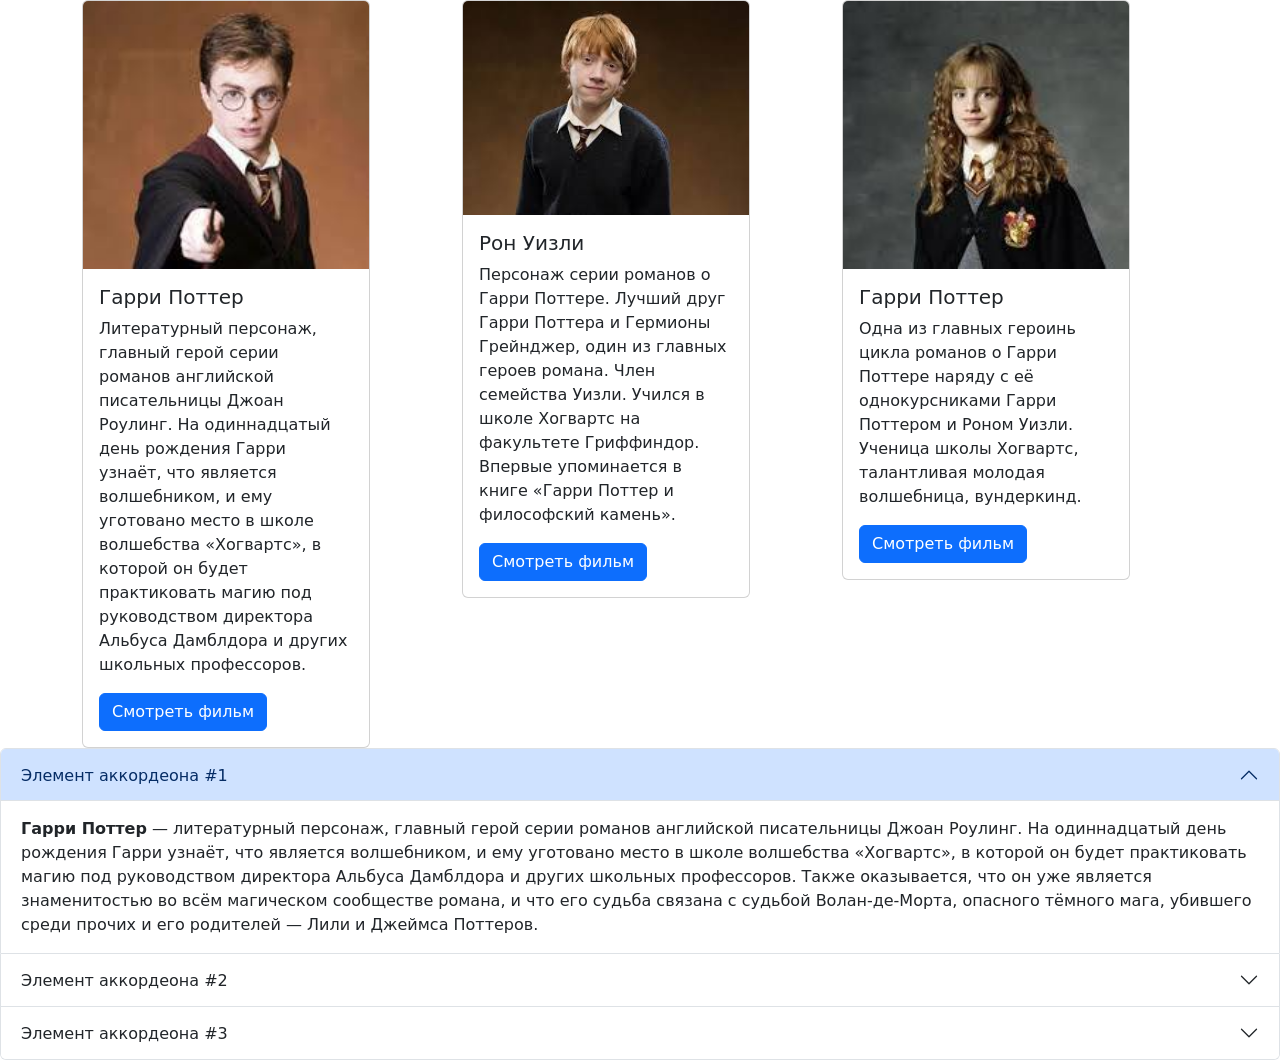
==== LessonVD03bootstrap.html @ 74122764 "VD03bootstrap" ====
<!DOCTYPE html>
<html lang="en">
<head>
    <meta charset="UTF-8">
    <title>Title</title>
    <link href="https://cdn.jsdelivr.net/npm/bootstrap@5.3.3/dist/css/bootstrap.min.css" rel="stylesheet" integrity="sha384-QWTKZyjpPEjISv5WaRU9OFeRpok6YctnYmDr5pNlyT2bRjXh0JMhjY6hW+ALEwIH" crossorigin="anonymous">
</head>
<body>
  <div class="container">
    <div class="row">
      <div class="col-sm-12 col-md-6 col-lg-4">
        <div class="card" style="width: 18rem;">
          <img src="Images/Personages/Гарри Поттер.jpg" class="card-img-top" alt="...">
          <div class="card-body">
            <h5 class="card-title">Гарри Поттер</h5>
            <p class="card-text"> Литературный персонаж, главный герой серии романов английской писательницы Джоан Роулинг.
               На одиннадцатый день рождения Гарри узнаёт, что является волшебником, и ему уготовано
               место в школе волшебства «Хогвартс», в которой он будет практиковать магию под руководством
               директора Альбуса Дамблдора и других школьных профессоров.
            </p>
            <a href="#" class="btn btn-primary">Смотреть фильм</a>
          </div>
        </div>
      </div>

      <div class="col-sm-12 col-md-6 col-lg-4">
        <div class="card" style="width: 18rem;">
          <img src="Images/Personages/Рон.jpg" class="card-img-top" alt="...">
          <div class="card-body">
            <h5 class="card-title">Рон Уизли</h5>
            <p class="card-text"> Персонаж серии романов о Гарри Поттере.
              Лучший друг Гарри Поттера и Гермионы Грейнджер, один из главных героев романа. Член семейства Уизли.
              Учился в школе Хогвартс на факультете Гриффиндор.
              Впервые упоминается в книге «Гарри Поттер и философский камень».
            </p>
            <a href="#" class="btn btn-primary">Смотреть фильм</a>
          </div>
        </div>
      </div>

      <div class="col-sm-12 col-md-6 col-lg-4">
        <div class="card" style="width: 18rem;">
          <img src="Images/Personages/Гермиона.jpg" class="card-img-top" alt="...">
          <div class="card-body">
            <h5 class="card-title">Гарри Поттер</h5>
            <p class="card-text"> Одна из главных героинь цикла романов о Гарри Поттере
              наряду с её однокурсниками Гарри Поттером и Роном Уизли.
              Ученица школы Хогвартс, талантливая молодая волшебница, вундеркинд.
            </p>
            <a href="#" class="btn btn-primary">Смотреть фильм</a>
          </div>
        </div>
      </div>

    </div>
  </div>

    <div class="accordion" id="accordionExample">
      <div class="accordion-item">
        <h2 class="accordion-header">
          <button class="accordion-button" type="button" data-bs-toggle="collapse" data-bs-target="#collapseOne" aria-expanded="true" aria-controls="collapseOne">
            Элемент аккордеона #1
          </button>
        </h2>
        <div id="collapseOne" class="accordion-collapse collapse show" data-bs-parent="#accordionExample">
          <div class="accordion-body">
            <strong>Гарри Поттер</strong> — литературный персонаж, главный герой серии романов английской писательницы Джоан Роулинг.
              На одиннадцатый день рождения Гарри узнаёт, что является волшебником, и ему уготовано место в школе волшебства «Хогвартс»,
              в которой он будет практиковать магию под руководством директора Альбуса Дамблдора и других школьных профессоров.
              Также оказывается, что он уже является знаменитостью во всём магическом сообществе романа, и что его судьба связана с судьбой Волан-де-Морта,
              опасного тёмного мага, убившего среди прочих и его родителей — Лили и Джеймса Поттеров.
          </div>
        </div>
      </div>
      <div class="accordion-item">
        <h2 class="accordion-header">
          <button class="accordion-button collapsed" type="button" data-bs-toggle="collapse" data-bs-target="#collapseTwo" aria-expanded="false" aria-controls="collapseTwo">
            Элемент аккордеона #2
          </button>
        </h2>
        <div id="collapseTwo" class="accordion-collapse collapse" data-bs-parent="#accordionExample">
          <div class="accordion-body">
            <strong>Рональд Билиус Уизли</strong>  — персонаж серии романов о Гарри Поттере.
              Лучший друг Гарри Поттера и Гермионы Грейнджер, один из главных героев романа. Член семейства Уизли.
              Учился в школе Хогвартс на факультете Гриффиндор.
              Впервые упоминается в книге «Гарри Поттер и философский камень»
          </div>
        </div>
      </div>
      <div class="accordion-item">
        <h2 class="accordion-header">
          <button class="accordion-button collapsed" type="button" data-bs-toggle="collapse" data-bs-target="#collapseThree" aria-expanded="false" aria-controls="collapseThree">
            Элемент аккордеона #3
          </button>
        </h2>
        <div id="collapseThree" class="accordion-collapse collapse" data-bs-parent="#accordionExample">
          <div class="accordion-body">
            <strong>Гермио́на Джин Гре́йнджер</strong>  — одна из главных героинь цикла романов о Гарри Поттере
              наряду с её однокурсниками Гарри Поттером и Роном Уизли.
              Ученица школы Хогвартс, талантливая молодая волшебница, вундеркинд
          </div>
        </div>
      </div>
    </div>

    <script src="https://cdn.jsdelivr.net/npm/bootstrap@5.3.3/dist/js/bootstrap.bundle.min.js" integrity="sha384-YvpcrYf0tY3lHB60NNkmXc5s9fDVZLESaAA55NDzOxhy9GkcIdslK1eN7N6jIeHz" crossorigin="anonymous"></script>
</body>
</html>
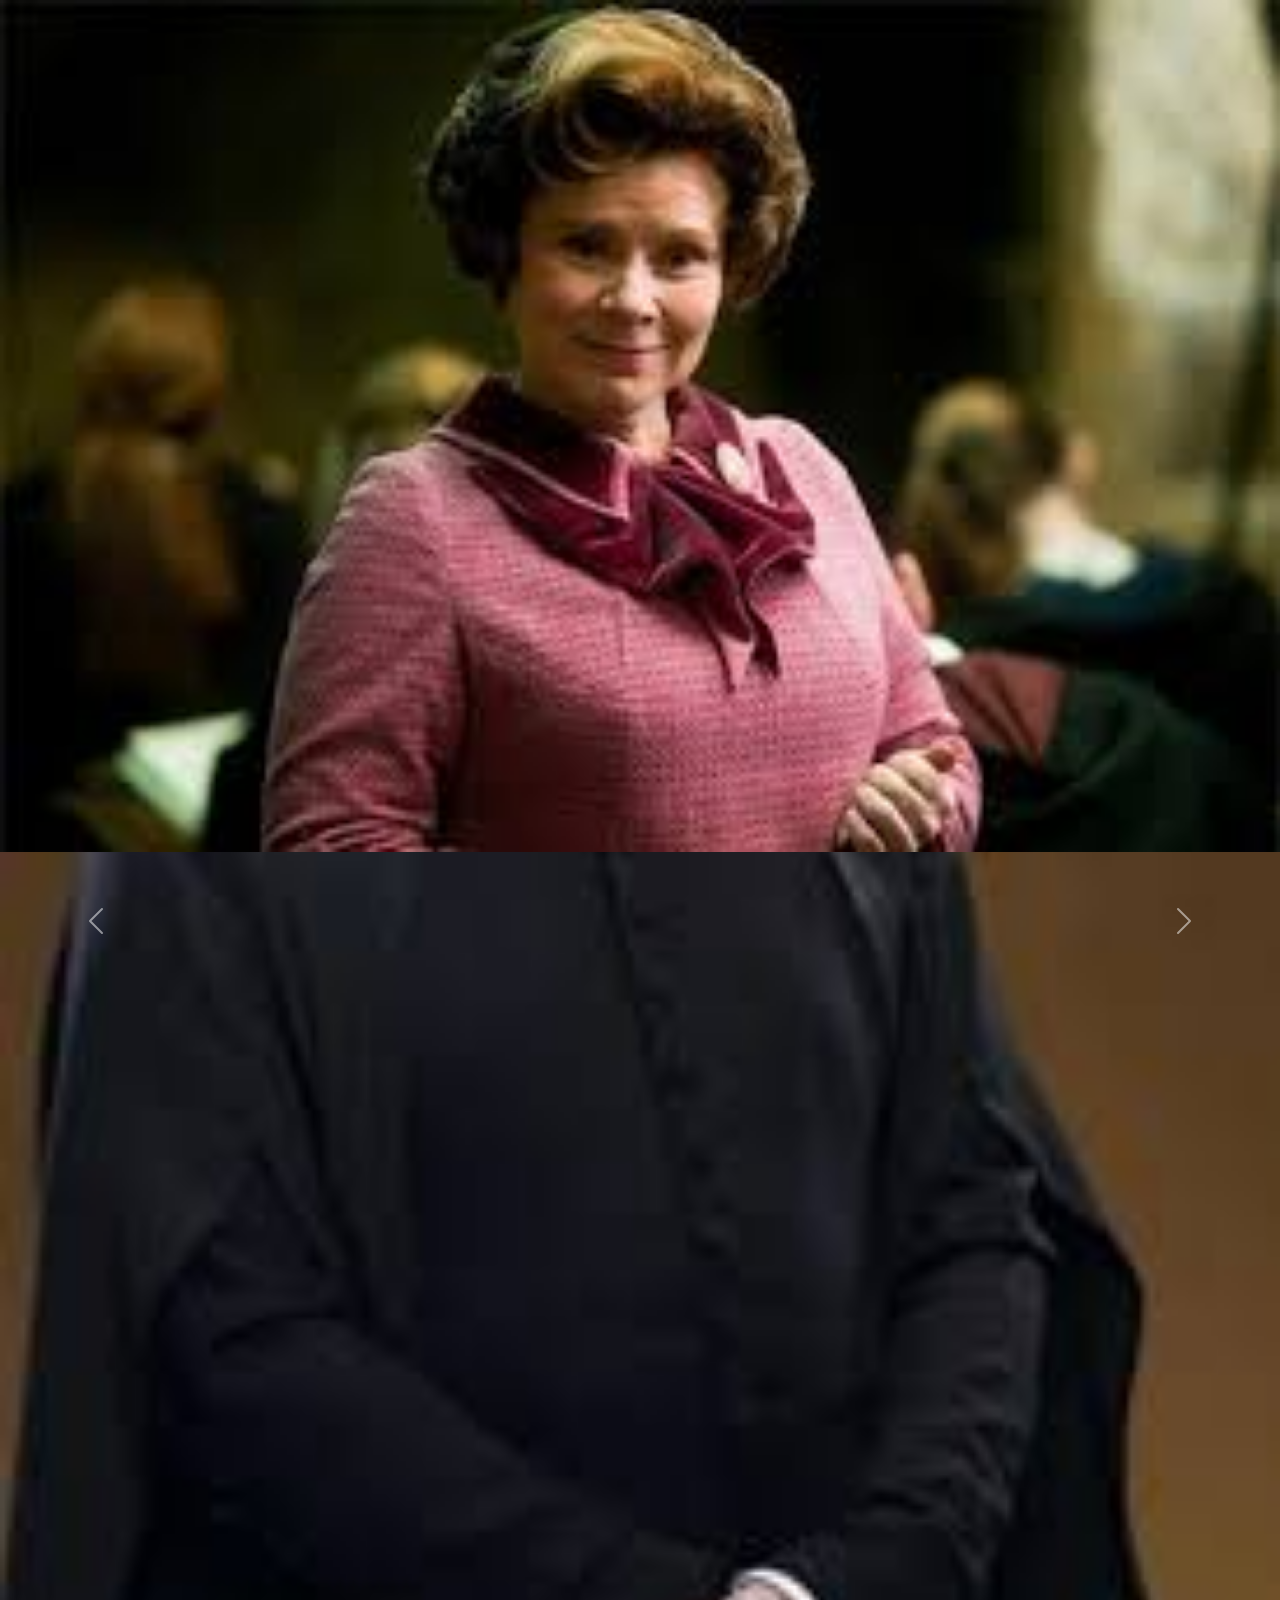
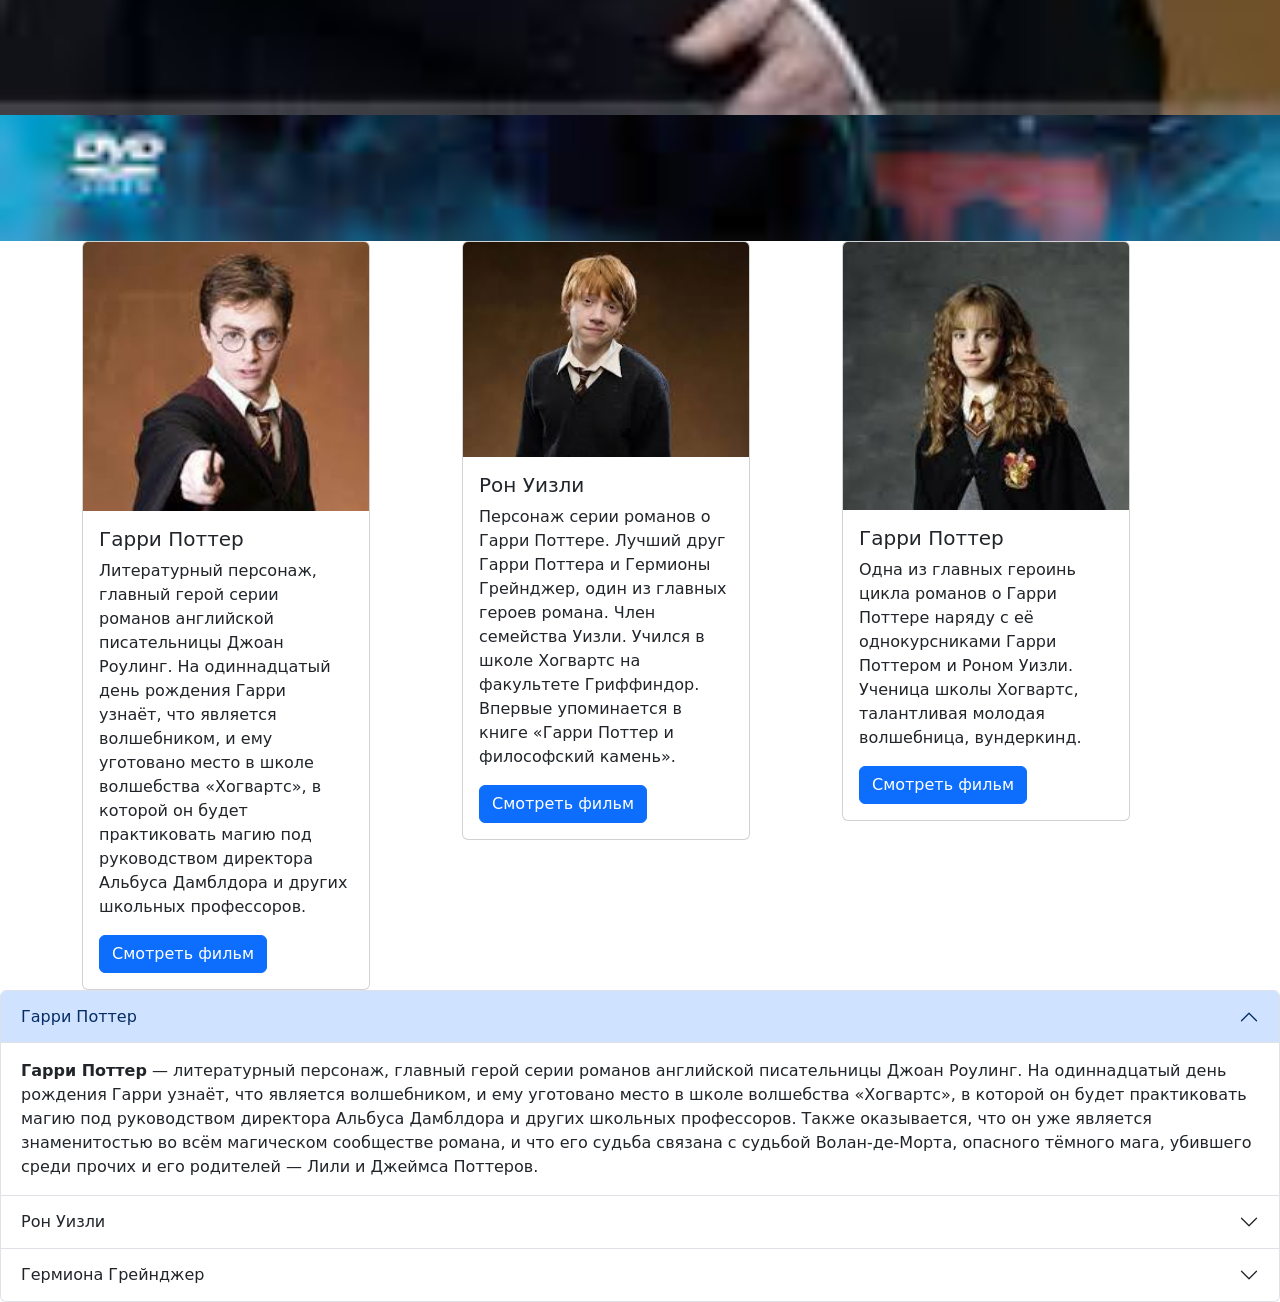
==== commit cb58bd28: "VD03bootstrap Гарри Поттер" ====
--- a/LessonVD03bootstrap.html
+++ b/LessonVD03bootstrap.html
@@ -1,11 +1,61 @@
 <!DOCTYPE html>
-<html lang="en">
+<html lang="ru">
 <head>
     <meta charset="UTF-8">
-    <title>Title</title>
+    <title>Гарри Поттер</title>
     <link href="https://cdn.jsdelivr.net/npm/bootstrap@5.3.3/dist/css/bootstrap.min.css" rel="stylesheet" integrity="sha384-QWTKZyjpPEjISv5WaRU9OFeRpok6YctnYmDr5pNlyT2bRjXh0JMhjY6hW+ALEwIH" crossorigin="anonymous">
 </head>
 <body>
+
+  <div id="carouselExampleAutoplaying" class="carousel slide" data-bs-ride="carousel">
+    <div class="carousel-inner">
+      <div class="carousel-item active">
+        <img src="Images/Personages/Персонажи01.jpg" class="d-block w-100" alt="...">
+      </div>
+      <div class="carousel-item">
+        <img src="Images/Personages/Персонажи.jpg" class="d-block w-100" alt="...">
+      </div>
+      <div class="carousel-item">
+        <img src="Images/Personages/Персонажи1.jpg" class="d-block w-100" alt="...">
+      </div>
+      <div class="carousel-item active">
+        <img src="Images/Personages/Персонажи2.jpg" class="d-block w-100" alt="...">
+      </div>
+      <div class="carousel-item">
+        <img src="Images/Personages/Персонажи3.jpg" class="d-block w-100" alt="...">
+      </div>
+      <div class="carousel-item">
+        <img src="Images/Personages/Персонажи4.jpg" class="d-block w-100" alt="...">
+      </div>
+      <div class="carousel-item active">
+        <img src="Images/Personages/Персонажи5.jpg" class="d-block w-100" alt="...">
+      </div>
+      <div class="carousel-item">
+        <img src="Images/Personages/Персонажи.jpg6" class="d-block w-100" alt="...">
+      </div>
+      <div class="carousel-item">
+        <img src="Images/Personages/Персонажи1.jpg7" class="d-block w-100" alt="...">
+      </div>
+      <div class="carousel-item active">
+        <img src="Images/Personages/Персонажи8.jpg" class="d-block w-100" alt="...">
+      </div>
+      <div class="carousel-item">
+        <img src="Images/Personages/Персонажи9.jpg" class="d-block w-100" alt="...">
+      </div>
+      <div class="carousel-item">
+        <img src="Images/Personages/Персонажи10.jpg" class="d-block w-100" alt="...">
+      </div>
+    </div>
+    <button class="carousel-control-prev" type="button" data-bs-target="#carouselExampleAutoplaying" data-bs-slide="prev">
+      <span class="carousel-control-prev-icon" aria-hidden="true"></span>
+      <span class="visually-hidden">Предыдущий</span>
+    </button>
+    <button class="carousel-control-next" type="button" data-bs-target="#carouselExampleAutoplaying" data-bs-slide="next">
+      <span class="carousel-control-next-icon" aria-hidden="true"></span>
+      <span class="visually-hidden">Следующий</span>
+    </button>
+  </div>
+
   <div class="container">
     <div class="row">
       <div class="col-sm-12 col-md-6 col-lg-4">
@@ -25,7 +75,7 @@
 
       <div class="col-sm-12 col-md-6 col-lg-4">
         <div class="card" style="width: 18rem;">
-          <img src="Images/Personages/Рон.jpg" class="card-img-top" alt="...">
+          <img src="Images/Personages/Рон/Рон.jpg" class="card-img-top" alt="...">
           <div class="card-body">
             <h5 class="card-title">Рон Уизли</h5>
             <p class="card-text"> Персонаж серии романов о Гарри Поттере.
@@ -59,7 +109,7 @@
       <div class="accordion-item">
         <h2 class="accordion-header">
           <button class="accordion-button" type="button" data-bs-toggle="collapse" data-bs-target="#collapseOne" aria-expanded="true" aria-controls="collapseOne">
-            Элемент аккордеона #1
+            Гарри Поттер
           </button>
         </h2>
         <div id="collapseOne" class="accordion-collapse collapse show" data-bs-parent="#accordionExample">
@@ -75,7 +125,7 @@
       <div class="accordion-item">
         <h2 class="accordion-header">
           <button class="accordion-button collapsed" type="button" data-bs-toggle="collapse" data-bs-target="#collapseTwo" aria-expanded="false" aria-controls="collapseTwo">
-            Элемент аккордеона #2
+            Рон Уизли
           </button>
         </h2>
         <div id="collapseTwo" class="accordion-collapse collapse" data-bs-parent="#accordionExample">
@@ -90,7 +140,7 @@
       <div class="accordion-item">
         <h2 class="accordion-header">
           <button class="accordion-button collapsed" type="button" data-bs-toggle="collapse" data-bs-target="#collapseThree" aria-expanded="false" aria-controls="collapseThree">
-            Элемент аккордеона #3
+            Гермиона Грейнджер
           </button>
         </h2>
         <div id="collapseThree" class="accordion-collapse collapse" data-bs-parent="#accordionExample">
